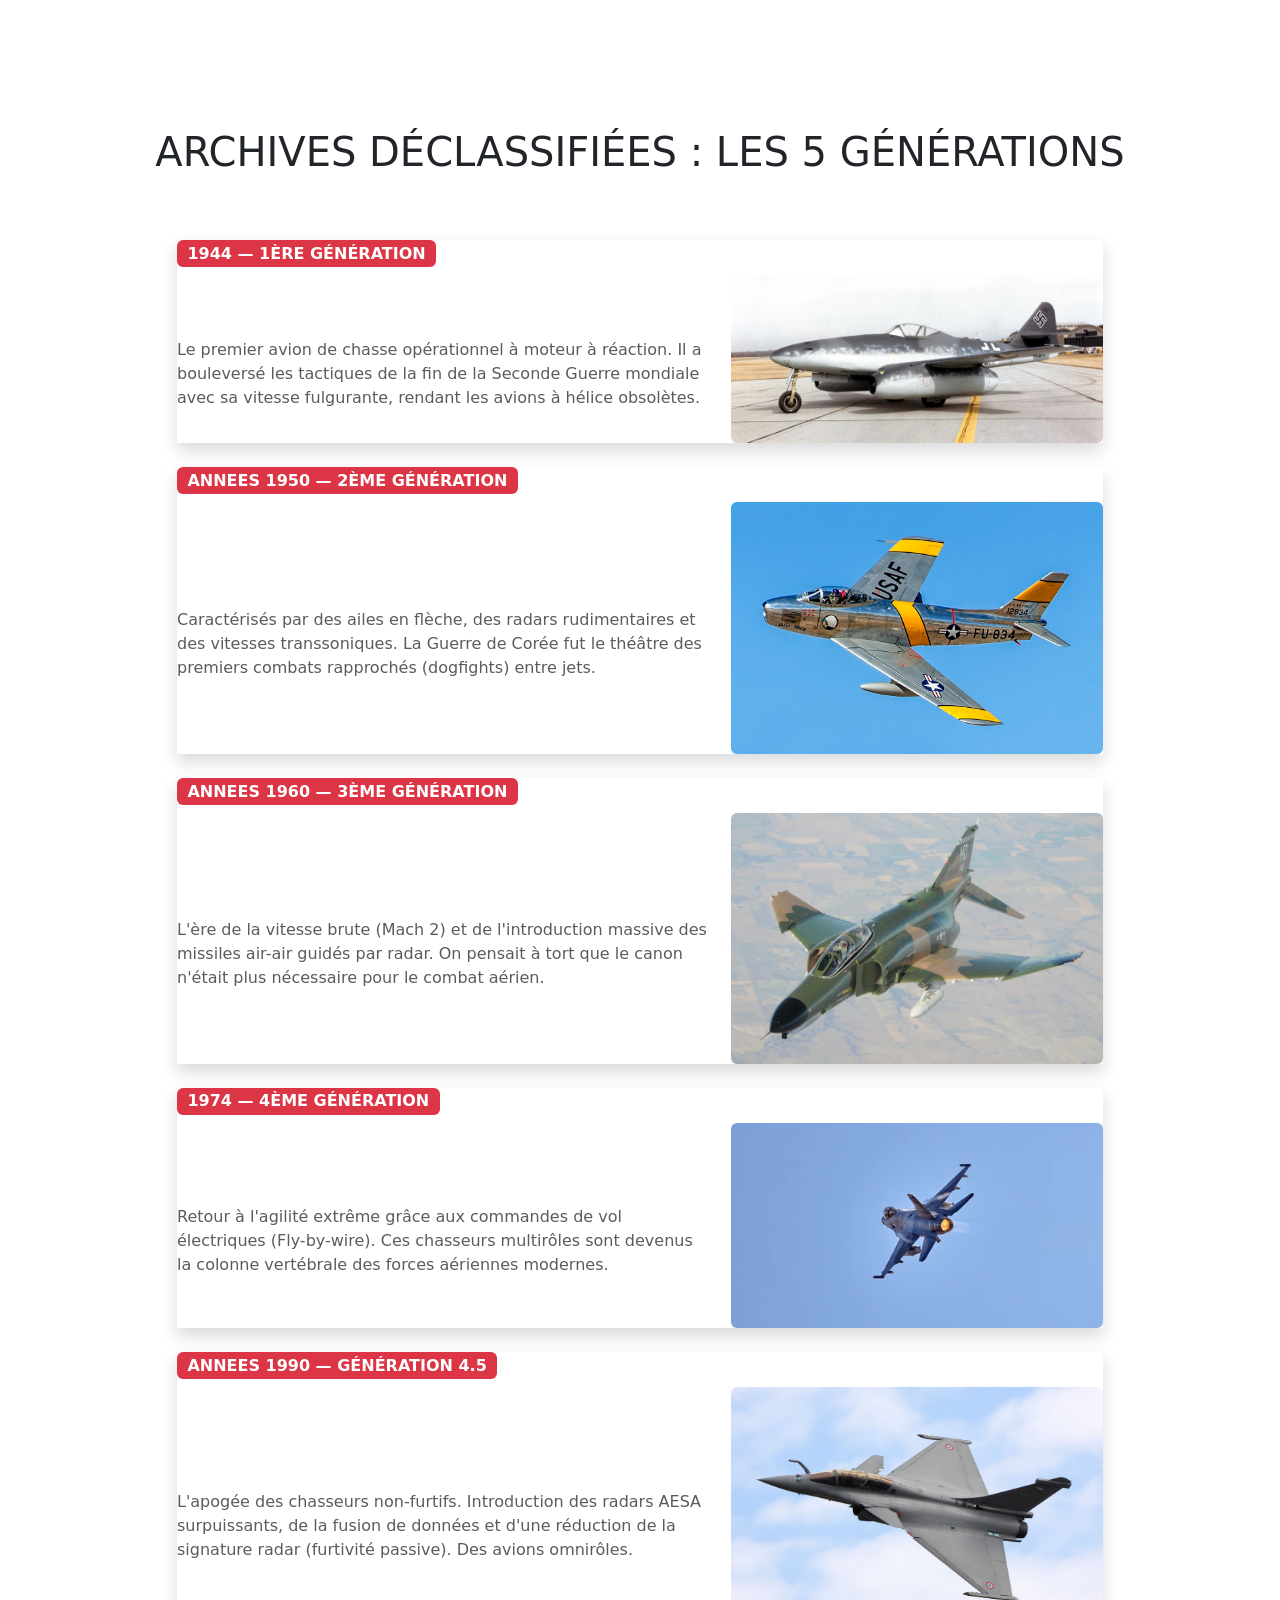
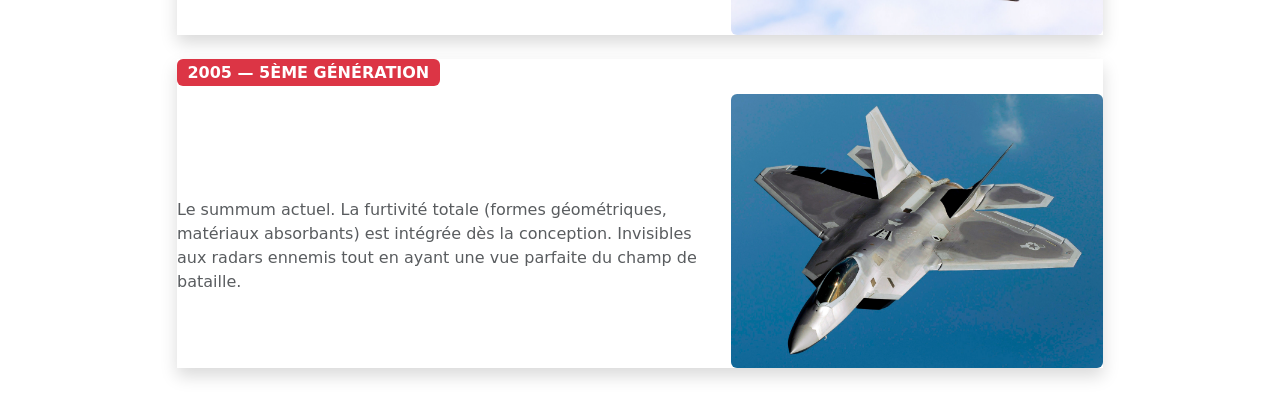
==== histoire.html @ 993cfd92 "Création d'une page historique sur l'histoire des avions de chasse" ====
<!DOCTYPE html>
<html lang="fr">
<head>
    <meta charset="UTF-8">
    <title>MAÎTRES DU CIEL | Histoire</title>
    <link href="https://cdn.jsdelivr.net/npm/bootstrap@5.3.0/dist/css/bootstrap.min.css" rel="stylesheet">
    <link href="https://fonts.googleapis.com/css2?family=Black+Han+Sans&family=Share+Tech+Mono&display=swap" rel="stylesheet">
    <link rel="stylesheet" href="https://cdnjs.cloudflare.com/ajax/libs/font-awesome/6.0.0/css/all.min.css">
    <link rel="stylesheet" href="style.css">
</head>
<body style="padding-top: 80px;">

    <nav class="navbar navbar-expand-lg fixed-top navbar-dark">
        <div class="container">
            <a class="navbar-brand" href="index.html"><i class="fas fa-fighter-jet"></i> ARCHIVE DE CHASSE</a>
            <button class="navbar-toggler" type="button" data-bs-toggle="collapse" data-bs-target="#navbarNav">
                <span class="navbar-toggler-icon"></span>
            </button>
            <div class="collapse navbar-collapse" id="navbarNav">
                <ul class="navbar-nav ms-auto">
                    <li class="nav-item"><a class="nav-link" href="index.html">Accueil</a></li>
                    <li class="nav-item"><a class="nav-link active" href="histoire.html">Histoire</a></li>
                    <li class="nav-item"><a class="nav-link" href="technique.html">Technique</a></li>
                    <li class="nav-item"><a class="nav-link" href="combat.html">Combat</a></li>
                    <li class="nav-item"><a class="nav-link" href="galerie.html">Galerie</a></li>
                    <li class="nav-item"><a class="nav-link" href="recrutement.html">Recrutement</a></li>
                </ul>
            </div>
        </div>
    </nav>

    <div class="container py-5">
        <h1 class="text-center mb-5 pb-3" style="border-bottom: 2px dashed var(--neon-green);">ARCHIVES DÉCLASSIFIÉES : LES 5 GÉNÉRATIONS</h1>
        
        <div class="row justify-content-center g-4">
            
            <div class="col-md-10">
                <div class="timeline-card shadow">
                    <span class="badge bg-danger mb-2 fs-6">1944 — 1ÈRE GÉNÉRATION</span>
                    <div class="row align-items-center">
                        <div class="col-md-7">
                            <h2 style="color: white;">Messerschmitt Me 262</h2>
                            <p class="text-muted">Le premier avion de chasse opérationnel à moteur à réaction. Il a bouleversé les tactiques de la fin de la Seconde Guerre mondiale avec sa vitesse fulgurante, rendant les avions à hélice obsolètes.</p>
                        </div>
                        <div class="col-md-5">
                            <img src="images/Me.jpg" alt="Me 262" class="timeline-img img-fluid rounded">
                        </div>
                    </div>
                </div>
            </div>

            <div class="col-md-10">
                <div class="timeline-card shadow">
                    <span class="badge bg-danger mb-2 fs-6">ANNEES 1950 — 2ÈME GÉNÉRATION</span>
                    <div class="row align-items-center">
                        <div class="col-md-7">
                            <h2 style="color: white;">F-86 Sabre / MiG-15</h2>
                            <p class="text-muted">Caractérisés par des ailes en flèche, des radars rudimentaires et des vitesses transsoniques. La Guerre de Corée fut le théâtre des premiers combats rapprochés (dogfights) entre jets.</p>
                        </div>
                        <div class="col-md-5">
                            <img src="images/F-86.jpg" alt="F-86 Sabre" class="timeline-img img-fluid rounded">
                        </div>
                    </div>
                </div>
            </div>

            <div class="col-md-10">
                <div class="timeline-card shadow">
                    <span class="badge bg-danger mb-2 fs-6">ANNEES 1960 — 3ÈME GÉNÉRATION</span>
                    <div class="row align-items-center">
                        <div class="col-md-7">
                            <h2 style="color: white;">F-4 Phantom II</h2>
                            <p class="text-muted">L'ère de la vitesse brute (Mach 2) et de l'introduction massive des missiles air-air guidés par radar. On pensait à tort que le canon n'était plus nécessaire pour le combat aérien.</p>
                        </div>
                        <div class="col-md-5">
                            <img src="images/F-4.jpg" alt="F-4 Phantom" class="timeline-img img-fluid rounded">
                        </div>
                    </div>
                </div>
            </div>

            <div class="col-md-10">
                <div class="timeline-card shadow">
                    <span class="badge bg-danger mb-2 fs-6">1974 — 4ÈME GÉNÉRATION</span>
                    <div class="row align-items-center">
                        <div class="col-md-7">
                            <h2 style="color: white;">F-16 Fighting Falcon</h2>
                            <p class="text-muted">Retour à l'agilité extrême grâce aux commandes de vol électriques (Fly-by-wire). Ces chasseurs multirôles sont devenus la colonne vertébrale des forces aériennes modernes.</p>
                        </div>
                        <div class="col-md-5">
                            <img src="images/f16-en-vol.PNG" alt="F-16" class="timeline-img img-fluid rounded">
                        </div>
                    </div>
                </div>
            </div>

            <div class="col-md-10">
                <div class="timeline-card shadow">
                    <span class="badge bg-danger mb-2 fs-6">ANNEES 1990 — GÉNÉRATION 4.5</span>
                    <div class="row align-items-center">
                        <div class="col-md-7">
                            <h2 style="color: white;">Dassault Rafale / Typhoon</h2>
                            <p class="text-muted">L'apogée des chasseurs non-furtifs. Introduction des radars AESA surpuissants, de la fusion de données et d'une réduction de la signature radar (furtivité passive). Des avions omnirôles.</p>
                        </div>
                        <div class="col-md-5">
                            <img src="images/Rafale.jpg" alt="Rafale" class="timeline-img img-fluid rounded">
                        </div>
                    </div>
                </div>
            </div>

            <div class="col-md-10">
                <div class="timeline-card shadow">
                    <span class="badge bg-danger mb-2 fs-6">2005 — 5ÈME GÉNÉRATION</span>
                    <div class="row align-items-center">
                        <div class="col-md-7">
                            <h2 style="color: white;">F-22 Raptor / F-35</h2>
                            <p class="text-muted">Le summum actuel. La furtivité totale (formes géométriques, matériaux absorbants) est intégrée dès la conception. Invisibles aux radars ennemis tout en ayant une vue parfaite du champ de bataille.</p>
                        </div>
                        <div class="col-md-5">
                            <img src="images/f22.PNG" alt="F-22" class="timeline-img img-fluid rounded">
                        </div>
                    </div>
                </div>
            </div>

        </div>
    </div>

    <script src="https://cdn.jsdelivr.net/npm/bootstrap@5.3.0/dist/js/bootstrap.bundle.min.js"></script>
    <script src="script.js"></script>
</body>
</html>
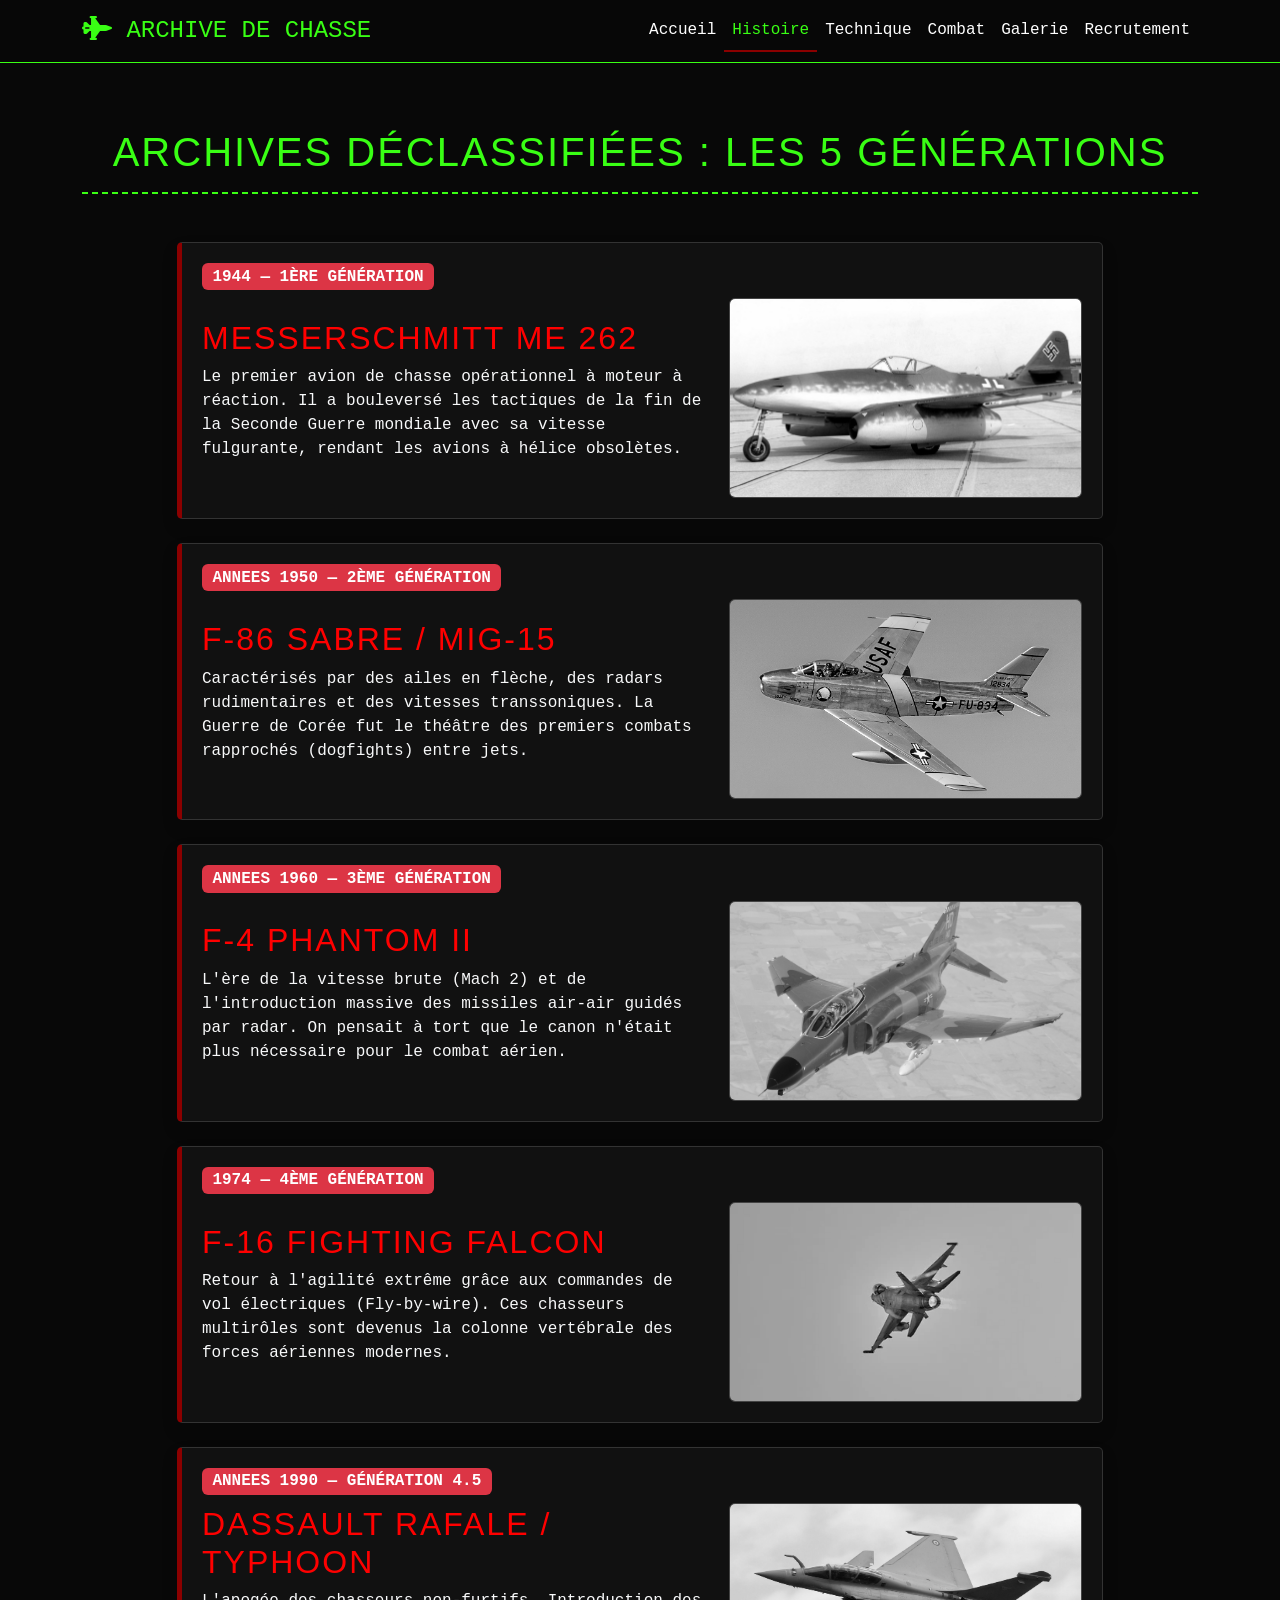
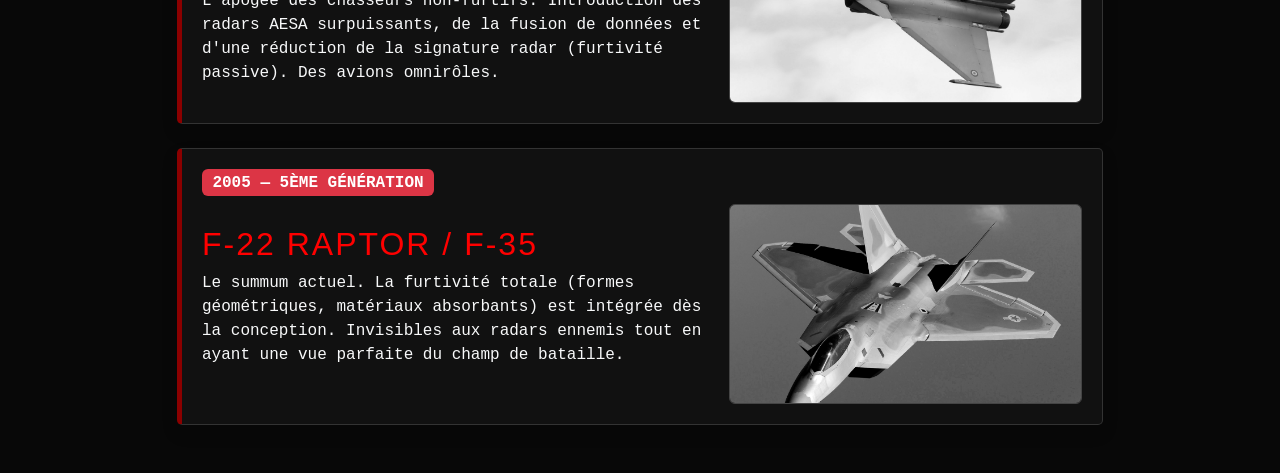
==== commit 30da566f: "Correction : améliorer le contraste et la lisibilité du texte sur les pages principales" ====
--- a/histoire.html
+++ b/histoire.html
@@ -39,8 +39,8 @@
                     <span class="badge bg-danger mb-2 fs-6">1944 — 1ÈRE GÉNÉRATION</span>
                     <div class="row align-items-center">
                         <div class="col-md-7">
-                            <h2 style="color: white;">Messerschmitt Me 262</h2>
-                            <p class="text-muted">Le premier avion de chasse opérationnel à moteur à réaction. Il a bouleversé les tactiques de la fin de la Seconde Guerre mondiale avec sa vitesse fulgurante, rendant les avions à hélice obsolètes.</p>
+                            <h2 style="color:red">Messerschmitt Me 262</h2>
+                            <p class="text-light">Le premier avion de chasse opérationnel à moteur à réaction. Il a bouleversé les tactiques de la fin de la Seconde Guerre mondiale avec sa vitesse fulgurante, rendant les avions à hélice obsolètes.</p>
                         </div>
                         <div class="col-md-5">
                             <img src="images/Me.jpg" alt="Me 262" class="timeline-img img-fluid rounded">
@@ -54,8 +54,8 @@
                     <span class="badge bg-danger mb-2 fs-6">ANNEES 1950 — 2ÈME GÉNÉRATION</span>
                     <div class="row align-items-center">
                         <div class="col-md-7">
-                            <h2 style="color: white;">F-86 Sabre / MiG-15</h2>
-                            <p class="text-muted">Caractérisés par des ailes en flèche, des radars rudimentaires et des vitesses transsoniques. La Guerre de Corée fut le théâtre des premiers combats rapprochés (dogfights) entre jets.</p>
+                            <h2 style="color:red">F-86 Sabre / MiG-15</h2>
+                            <p class="text-light">Caractérisés par des ailes en flèche, des radars rudimentaires et des vitesses transsoniques. La Guerre de Corée fut le théâtre des premiers combats rapprochés (dogfights) entre jets.</p>
                         </div>
                         <div class="col-md-5">
                             <img src="images/F-86.jpg" alt="F-86 Sabre" class="timeline-img img-fluid rounded">
@@ -69,8 +69,8 @@
                     <span class="badge bg-danger mb-2 fs-6">ANNEES 1960 — 3ÈME GÉNÉRATION</span>
                     <div class="row align-items-center">
                         <div class="col-md-7">
-                            <h2 style="color: white;">F-4 Phantom II</h2>
-                            <p class="text-muted">L'ère de la vitesse brute (Mach 2) et de l'introduction massive des missiles air-air guidés par radar. On pensait à tort que le canon n'était plus nécessaire pour le combat aérien.</p>
+                            <h2 style="color:red">F-4 Phantom II</h2>
+                            <p class="text-light">L'ère de la vitesse brute (Mach 2) et de l'introduction massive des missiles air-air guidés par radar. On pensait à tort que le canon n'était plus nécessaire pour le combat aérien.</p>
                         </div>
                         <div class="col-md-5">
                             <img src="images/F-4.jpg" alt="F-4 Phantom" class="timeline-img img-fluid rounded">
@@ -84,8 +84,8 @@
                     <span class="badge bg-danger mb-2 fs-6">1974 — 4ÈME GÉNÉRATION</span>
                     <div class="row align-items-center">
                         <div class="col-md-7">
-                            <h2 style="color: white;">F-16 Fighting Falcon</h2>
-                            <p class="text-muted">Retour à l'agilité extrême grâce aux commandes de vol électriques (Fly-by-wire). Ces chasseurs multirôles sont devenus la colonne vertébrale des forces aériennes modernes.</p>
+                            <h2 style="color:red">F-16 Fighting Falcon</h2>
+                            <p class="text-light">Retour à l'agilité extrême grâce aux commandes de vol électriques (Fly-by-wire). Ces chasseurs multirôles sont devenus la colonne vertébrale des forces aériennes modernes.</p>
                         </div>
                         <div class="col-md-5">
                             <img src="images/f16-en-vol.PNG" alt="F-16" class="timeline-img img-fluid rounded">
@@ -99,8 +99,8 @@
                     <span class="badge bg-danger mb-2 fs-6">ANNEES 1990 — GÉNÉRATION 4.5</span>
                     <div class="row align-items-center">
                         <div class="col-md-7">
-                            <h2 style="color: white;">Dassault Rafale / Typhoon</h2>
-                            <p class="text-muted">L'apogée des chasseurs non-furtifs. Introduction des radars AESA surpuissants, de la fusion de données et d'une réduction de la signature radar (furtivité passive). Des avions omnirôles.</p>
+                            <h2 style="color:red">Dassault Rafale / Typhoon</h2>
+                            <p class="text-light">L'apogée des chasseurs non-furtifs. Introduction des radars AESA surpuissants, de la fusion de données et d'une réduction de la signature radar (furtivité passive). Des avions omnirôles.</p>
                         </div>
                         <div class="col-md-5">
                             <img src="images/Rafale.jpg" alt="Rafale" class="timeline-img img-fluid rounded">
@@ -114,8 +114,8 @@
                     <span class="badge bg-danger mb-2 fs-6">2005 — 5ÈME GÉNÉRATION</span>
                     <div class="row align-items-center">
                         <div class="col-md-7">
-                            <h2 style="color: white;">F-22 Raptor / F-35</h2>
-                            <p class="text-muted">Le summum actuel. La furtivité totale (formes géométriques, matériaux absorbants) est intégrée dès la conception. Invisibles aux radars ennemis tout en ayant une vue parfaite du champ de bataille.</p>
+                            <h2 style="color:red">F-22 Raptor / F-35</h2>
+                            <p class="text-light">Le summum actuel. La furtivité totale (formes géométriques, matériaux absorbants) est intégrée dès la conception. Invisibles aux radars ennemis tout en ayant une vue parfaite du champ de bataille.</p>
                         </div>
                         <div class="col-md-5">
                             <img src="images/f22.PNG" alt="F-22" class="timeline-img img-fluid rounded">
--- a/style.css
+++ b/style.css
@@ -0,0 +1,291 @@
+/* =========================================
+   VARIABLES ET DESIGN DE BASE
+========================================= */
+:root {
+    --bg-dark: #080808;
+    --neon-green: #39ff14;
+    --blood-red: #8b0000;
+    --text-main: #e0e0e0;
+}
+
+body {
+    background-color: var(--bg-dark);
+    color: var(--text-main);
+    font-family: 'Share Tech Mono', monospace;
+    overflow-x: hidden;
+}
+
+h1, h2, h3, h4 {
+    font-family: 'Black Han Sans', sans-serif;
+    color: var(--neon-green);
+    text-transform: uppercase;
+    letter-spacing: 2px;
+}
+
+/* =========================================
+   BARRE DE NAVIGATION
+========================================= */
+.navbar {
+    background: rgba(8, 8, 8, 0.95);
+    border-bottom: 1px solid var(--neon-green);
+}
+.navbar-brand {
+    color: var(--neon-green) !important;
+    font-size: 1.5rem;
+}
+.nav-link {
+    color: white !important;
+    transition: 0.3s;
+}
+.nav-link:hover, .nav-link.active {
+    color: var(--neon-green) !important;
+    border-bottom: 2px solid var(--blood-red);
+}
+
+/* =========================================
+   PAGE ACCUEIL : HERO & CARTES
+========================================= */
+.hero-section {
+    height: 100vh;
+    display: flex;
+    align-items: center;
+    justify-content: center;
+    text-align: center;
+    background: radial-gradient(circle, #1a1a1a 0%, #080808 100%);
+}
+
+.btn-military {
+    display: inline-block;
+    padding: 15px 30px;
+    background: transparent;
+    border: 2px solid var(--neon-green);
+    color: var(--neon-green);
+    text-decoration: none;
+    font-family: 'Black Han Sans', sans-serif;
+    transition: 0.3s;
+}
+.btn-military:hover {
+    background: var(--neon-green);
+    color: black;
+    box-shadow: 0 0 15px var(--neon-green);
+}
+
+.feature-card {
+    background: rgba(20, 20, 20, 0.9);
+    border: 1px solid #333;
+    padding: 30px;
+    text-align: center;
+    height: 100%;
+    transition: 0.4s;
+}
+.feature-card:hover {
+    border-color: var(--neon-green);
+    transform: translateY(-10px);
+    box-shadow: 0 10px 20px rgba(57, 255, 20, 0.1);
+}
+
+/* =========================================
+   PAGE HISTOIRE : DOSSIERS MILITAIRES
+========================================= */
+.timeline-card {
+    background-color: #111;
+    border: 1px solid #333;
+    border-left: 5px solid var(--blood-red);
+    padding: 20px;
+    border-radius: 5px;
+    transition: all 0.4s ease-in-out;
+    position: relative;
+    overflow: hidden;
+}
+.timeline-card:hover {
+    transform: translateY(-5px);
+    box-shadow: 0 10px 20px rgba(57, 255, 20, 0.2);
+    border-left: 5px solid var(--neon-green);
+}
+.timeline-img {
+    width: 100%;
+    height: 200px;
+    object-fit: cover;
+    filter: grayscale(100%);
+    transition: filter 0.5s ease, transform 0.5s ease;
+    border: 1px solid #444;
+}
+.timeline-card:hover .timeline-img {
+    filter: grayscale(0%);
+    transform: scale(1.03);
+    border-color: var(--neon-green);
+}
+
+/* =========================================
+   PAGE TECHNIQUE : EFFET SCANNER
+========================================= */
+.blueprint-container {
+    position: relative;
+    overflow: hidden;
+    border: 2px solid #004400;
+}
+.scanner-line {
+    position: absolute;
+    top: 0; left: 0; 
+    width: 100%; height: 3px;
+    background: var(--neon-green);
+    box-shadow: 0 0 15px var(--neon-green), 0 0 30px var(--neon-green);
+    animation: scanUpDown 3s infinite linear;
+}
+@keyframes scanUpDown {
+    0% { top: 0%; opacity: 0; }
+    10% { opacity: 1; }
+    90% { opacity: 1; }
+    100% { top: 100%; opacity: 0; }
+}
+
+.list-group-item {
+    transition: background-color 0.3s, padding-left 0.3s;
+}
+.list-group-item:hover {
+    background-color: rgba(57, 255, 20, 0.1) !important;
+    padding-left: 25px;
+    border-left: 3px solid var(--neon-green);
+}
+
+/* =========================================
+   PAGE COMBAT : RADAR ET RCS
+========================================= */
+.radar-css {
+    width: 300px;
+    height: 300px;
+    border-radius: 50%;
+    border: 2px solid var(--neon-green);
+    position: relative;
+    background: radial-gradient(circle, #003300 0%, #000000 100%);
+    margin: 0 auto;
+    overflow: hidden;
+}
+.radar-sweep {
+    position: absolute;
+    top: 50%;
+    left: 50%;
+    width: 150px;
+    height: 2px;
+    background: var(--neon-green);
+    transform-origin: 0 50%;
+    animation: radarRotation 4s linear infinite;
+    box-shadow: 0 0 10px var(--neon-green);
+}
+@keyframes radarRotation {
+    0% { transform: rotate(0deg); }
+    100% { transform: rotate(360deg); }
+}
+.radar-blip {
+    position: absolute;
+    width: 12px; height: 12px;
+    background-color: red;
+    border-radius: 50%;
+    top: 35%; left: 65%;
+    animation: blink 1.5s infinite;
+}
+@keyframes blink {
+    0%, 100% { opacity: 0; }
+    50% { opacity: 1; box-shadow: 0 0 10px red; }
+}
+.rcs-circle {
+    background: #222;
+    border: 2px solid var(--neon-green);
+    border-radius: 50%;
+    display: inline-flex;
+    align-items: center;
+    justify-content: center;
+    color: var(--neon-green);
+    font-weight: bold;
+    margin: 0 15px;
+    transition: all 0.3s ease;
+    cursor: crosshair;
+}
+.rcs-circle:hover {
+    background: var(--blood-red);
+    color: white;
+    border-color: var(--blood-red);
+    transform: scale(1.2);
+    box-shadow: 0 0 20px red;
+}
+
+/* =========================================
+   GALERIE ET MODAL (LIGHTBOX)
+========================================= */
+.gallery-item {
+    margin-bottom: 20px;
+    cursor: pointer;
+    overflow: hidden;
+}
+.gallery-item img {
+    width: 100%;
+    height: 250px;
+    object-fit: cover;
+    border: 1px solid #333;
+    transition: transform 0.4s;
+}
+.gallery-item:hover img {
+    transform: scale(1.1);
+    border-color: var(--neon-green);
+}
+.modal-custom {
+    display: none; 
+    position: fixed; 
+    z-index: 2000; 
+    left: 0; top: 0;
+    width: 100%; height: 100%; 
+    background-color: rgba(0,0,0,0.9);
+    padding-top: 50px;
+}
+.modal-custom img {
+    margin: auto;
+    display: block;
+    max-width: 90%;
+    max-height: 80vh;
+    border: 2px solid var(--neon-green);
+}
+.close-modal {
+    position: absolute;
+    top: 15px; right: 35px;
+    color: white;
+    font-size: 40px;
+    cursor: pointer;
+}
+/* Effet survol sur les boutons du menu tactique (Page combat) */
+.sys-btn {
+    transition: background-color 0.3s, padding-left 0.3s;
+}
+.sys-btn:hover {
+    background-color: rgba(57, 255, 20, 0.2) !important;
+    color: white !important;
+    padding-left: 25px; /* Petit décalage élégant vers la droite */
+}
+/* =========================================
+   PAGE RECRUTEMENT : FORMULAIRE
+========================================= */
+.form-control-military {
+    background-color: #111;
+    border: 1px solid #444;
+    color: var(--neon-green);
+    border-radius: 0;
+    transition: 0.3s;
+}
+
+.form-control-military:focus {
+    background-color: #000;
+    border-color: var(--neon-green);
+    box-shadow: 0 0 10px rgba(57, 255, 20, 0.5);
+    color: var(--neon-green);
+    outline: none;
+}
+
+/* Style personnalisé pour les boutons radio */
+.radio-military {
+    accent-color: var(--blood-red);
+}
+
+.form-label {
+    color: #aaa;
+    font-weight: bold;
+    margin-bottom: 5px;
+}
